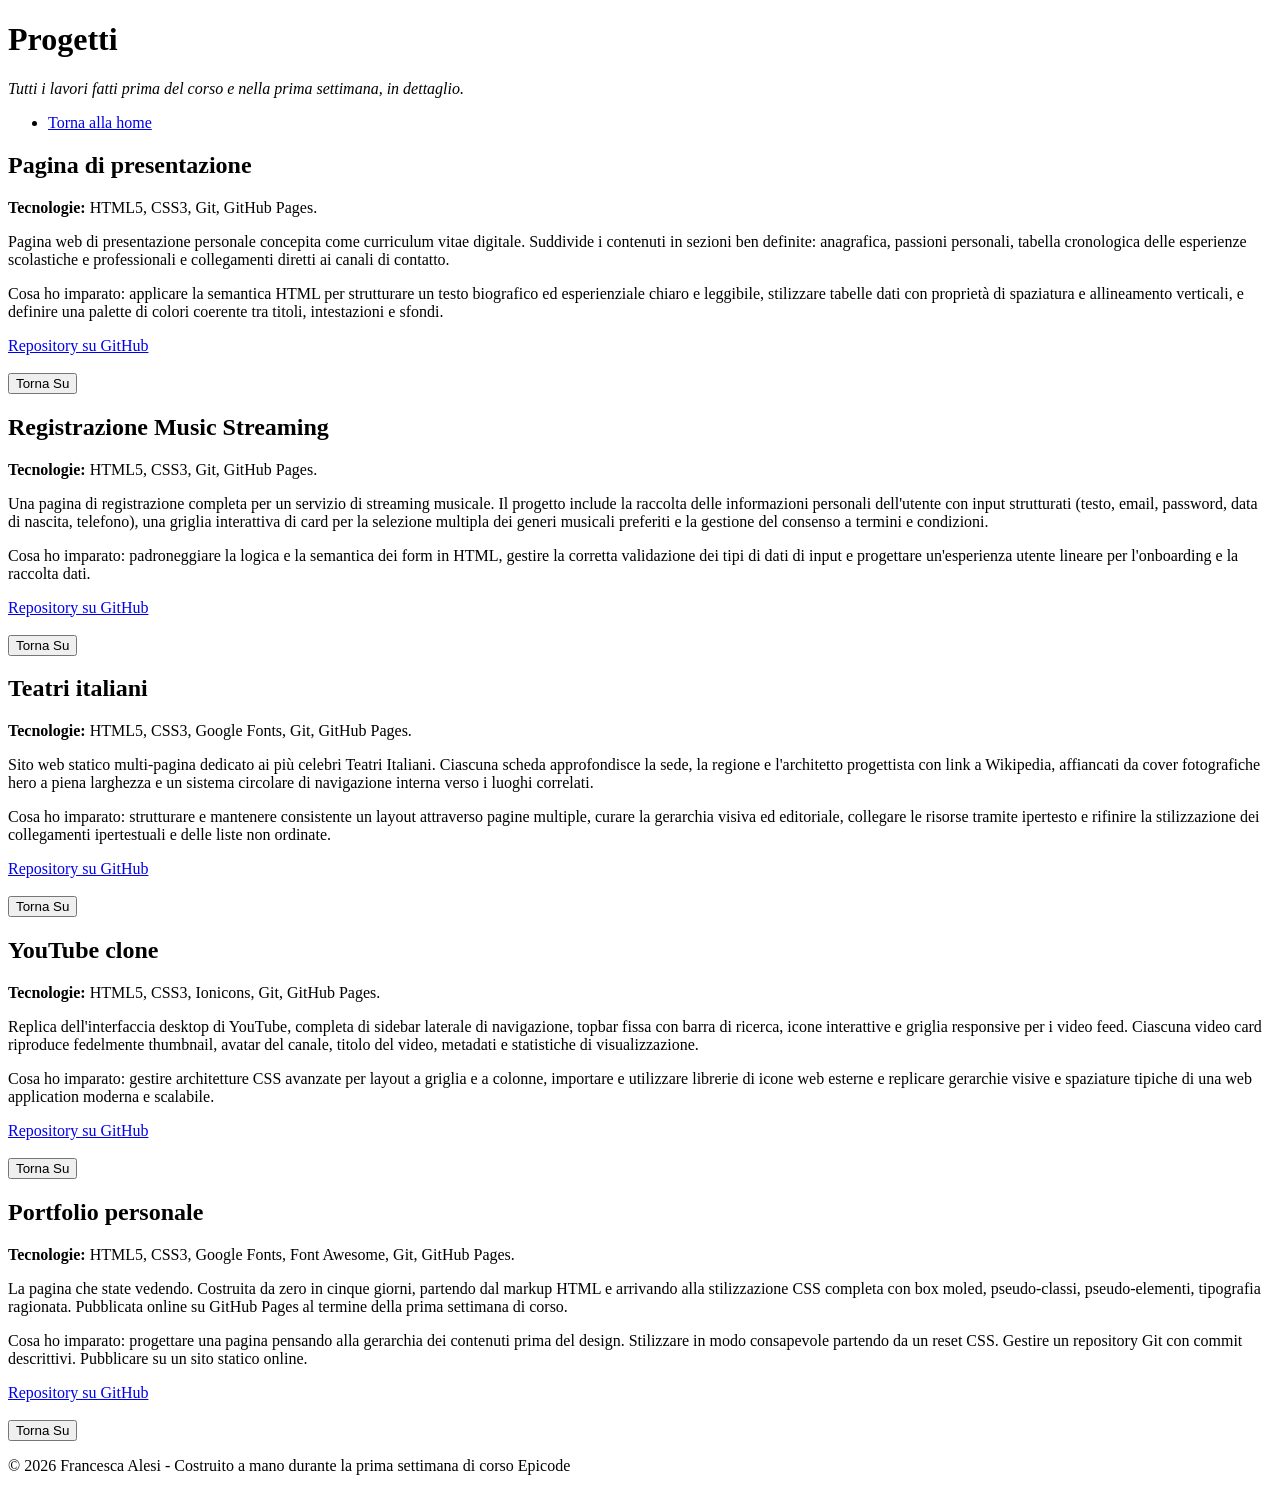
==== Progetti.html @ 738a1c4e "index e progetti" ====
<!DOCTYPE html>
<html lang="it">
    <head>
        <meta charset="UTF-8">
        <meta name="viewport" content="width=device-width, initial-scale=1.0">
        <title>Progetti</title>
        <link rel="stylesheet" type="text/css" href="assets/CSS/style.css"/>
    </head>
    <body>
        <!--Testa della pagina-->
        <header>
            <h1 id="inizio">Progetti</h1>
            <p><em>Tutti i lavori fatti prima del corso e nella prima settimana, in dettaglio.</em></p>
            <nav>
                <ul>
                    <li><a href="#torna alla home">Torna alla home</a></li>
                </ul>
            </nav>
        </header>
        <main>
            <!--Presentazione-->
            <section>
                <h2>Pagina di presentazione</h2>
                <p><strong>Tecnologie:</strong> HTML5, CSS3, Git, GitHub Pages.</p>
                <p>Pagina web di presentazione personale concepita come curriculum vitae digitale. Suddivide i contenuti in sezioni ben definite: anagrafica, passioni personali, tabella cronologica delle esperienze scolastiche e professionali e collegamenti diretti ai canali di contatto.</p>
                <p>Cosa ho imparato: applicare la semantica HTML per strutturare un testo biografico ed esperienziale chiaro e leggibile, stilizzare tabelle dati con proprietà di spaziatura e allineamento verticali, e definire una palette di colori coerente tra titoli, intestazioni e sfondi.</p>
                <a href="https://github.com/FrancescaAlesi/Challenge-HTML" target="_blank">Repository su GitHub</a>
                <br/><br/>
                 <a href="#">
                    <button type="submit">Torna Su</button>
                </a>
            </section>

            <!--Music Streaming-->
            <section>
                <h2>Registrazione Music Streaming</h2>
                <p><strong>Tecnologie:</strong> HTML5, CSS3, Git, GitHub Pages.</p>
                <p>Una pagina di registrazione completa per un servizio di streaming musicale. Il progetto include la raccolta delle informazioni personali dell'utente con input strutturati (testo, email, password, data di nascita, telefono), una griglia interattiva di card per la selezione multipla dei generi musicali preferiti e la gestione del consenso a termini e condizioni.</p>
                <p>Cosa ho imparato: padroneggiare la logica e la semantica dei form in HTML, gestire la corretta validazione dei tipi di dati di input e progettare un'esperienza utente lineare per l'onboarding e la raccolta dati.</p>
                <a href="https://github.com/FrancescaAlesi/Challenge-CSS" target="_blank">Repository su GitHub</a>
                <br/><br/>
                <a href="#">
                    <button type="submit">Torna Su</button>
                </a>
            </section>

            <!--Teatri italiani-->
            <section>
                <h2>Teatri italiani</h2>
                <p><strong>Tecnologie:</strong> HTML5, CSS3, Google Fonts, Git, GitHub Pages.</p>
                <p>Sito web statico multi-pagina dedicato ai più celebri Teatri Italiani. Ciascuna scheda approfondisce la sede, la regione e l'architetto progettista con link a Wikipedia, affiancati da cover fotografiche hero a piena larghezza e un sistema circolare di navigazione interna verso i luoghi correlati.</p>
                <p>Cosa ho imparato: strutturare e mantenere consistente un layout attraverso pagine multiple, curare la gerarchia visiva ed editoriale, collegare le risorse tramite ipertesto e rifinire la stilizzazione dei collegamenti ipertestuali e delle liste non ordinate.</p>
                <a href="https://github.com/FrancescaAlesi/Challenge-Frontend" target="_blank">Repository su GitHub</a>
                <br/><br/>
                <a href="#">
                    <button type="submit">Torna Su</button>
                </a>
            </section>

            <!--Youtune Clone-->
            <section>
                <h2>YouTube clone</h2>
                <p><strong>Tecnologie:</strong> HTML5, CSS3, Ionicons, Git, GitHub Pages.</p>
                <p>Replica dell'interfaccia desktop di YouTube, completa di sidebar laterale di navigazione, topbar fissa con barra di ricerca, icone interattive e griglia responsive per i video feed. Ciascuna video card riproduce fedelmente thumbnail, avatar del canale, titolo del video, metadati e statistiche di visualizzazione.</p>
                <p>Cosa ho imparato: gestire architetture CSS avanzate per layout a griglia e a colonne, importare e utilizzare librerie di icone web esterne e replicare gerarchie visive e spaziature tipiche di una web application moderna e scalabile.</p>
                <a href="https://github.com/FrancescaAlesi/Challenge-YouTube" target="_blank">Repository su GitHub</a>
                <br/><br/>
                <a href="#">
                    <button type="submit">Torna Su</button>
                </a>
            </section>

            <!--Portfolio personale-->
            <section>
                <h2>Portfolio personale</h2>
                <p><strong>Tecnologie:</strong> HTML5, CSS3, Google Fonts, Font Awesome, Git, GitHub Pages.</p>
                <p>La pagina che state vedendo. Costruita da zero in cinque giorni, partendo dal markup HTML e arrivando alla stilizzazione CSS completa con box moled, pseudo-classi, pseudo-elementi, tipografia ragionata. Pubblicata online su GitHub Pages al termine della prima settimana di corso.</p>
                <p>Cosa ho imparato: progettare una pagina pensando alla gerarchia dei contenuti prima del design. Stilizzare in modo consapevole partendo da un reset CSS. Gestire un repository Git con commit descrittivi. Pubblicare su un sito statico online.</p>
                <a href="https://github.com/FrancescaAlesi/Week-1" target="_blank">Repository su GitHub</a>
                <br/><br/>
                <a href="#">
                    <button type="submit">Torna Su</button>
                </a>
            </section>
        </main>

        <!--Fine-->
        <footer id="site-footer">
            <p>&copy; 2026 Francesca Alesi - Costruito a mano durante la prima settimana di corso Epicode</p>
        </footer>
    </body>
</html>
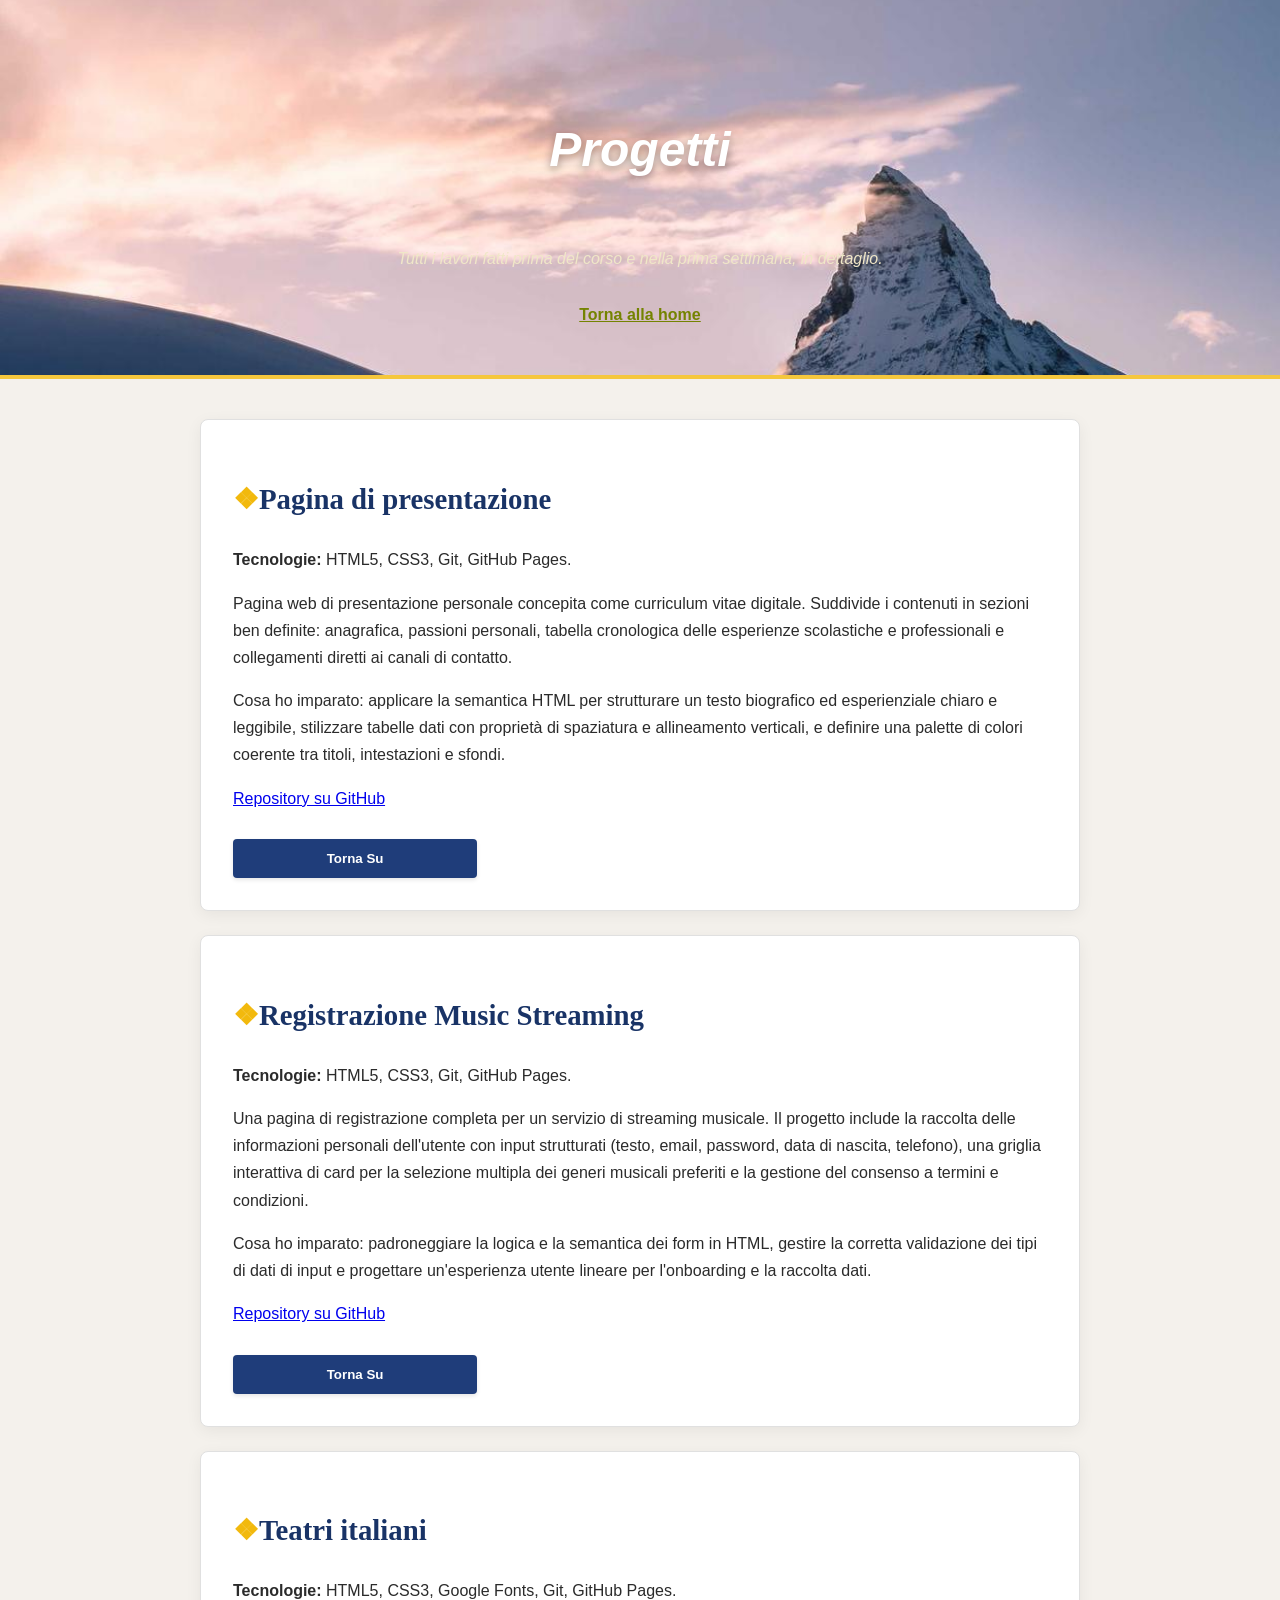
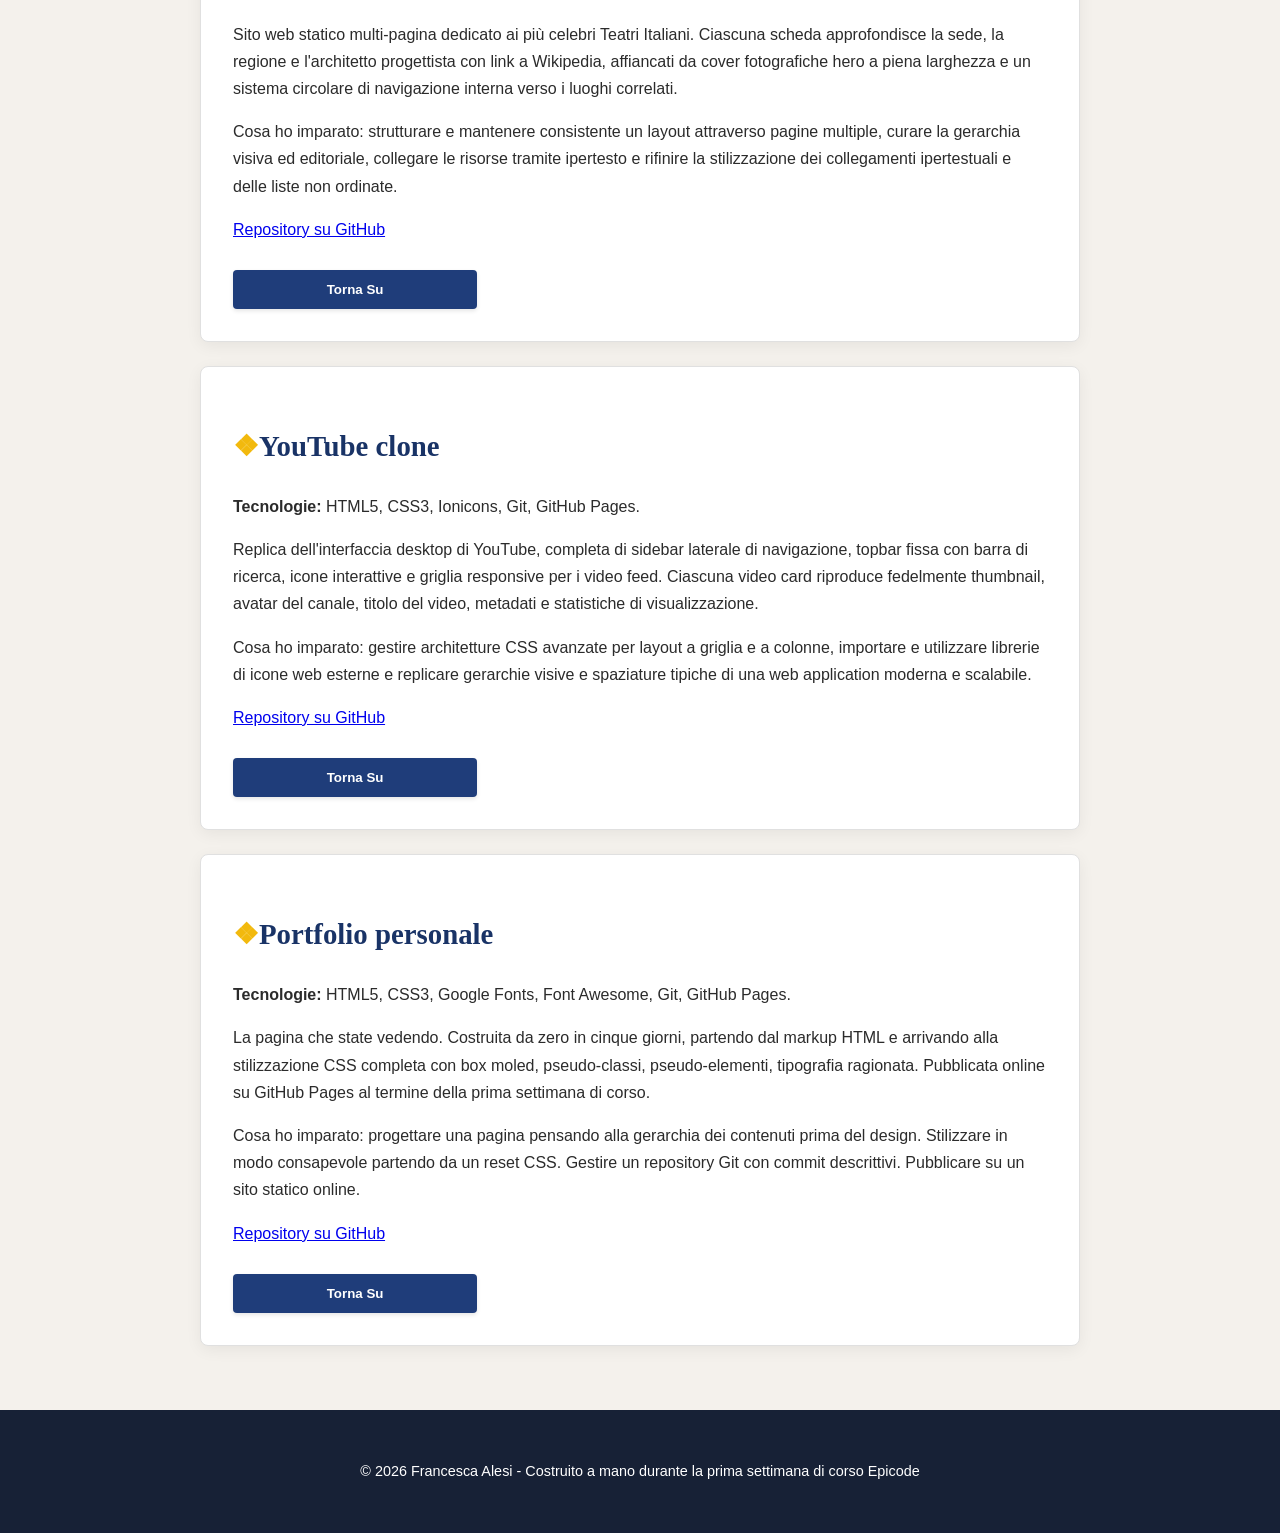
==== commit 5d44a02f: "css con qualche modifica all'index" ====
--- a/Progetti.html
+++ b/Progetti.html
@@ -5,10 +5,11 @@
         <meta name="viewport" content="width=device-width, initial-scale=1.0">
         <title>Progetti</title>
         <link rel="stylesheet" type="text/css" href="assets/CSS/style.css"/>
+        <link rel="stylesheet" href="https://cdnjs.cloudflare.com/ajax/libs/font-awesome/6.5.1/css/all.min.css">
     </head>
     <body>
         <!--Testa della pagina-->
-        <header>
+        <header id="site-header">
             <h1 id="inizio">Progetti</h1>
             <p><em>Tutti i lavori fatti prima del corso e nella prima settimana, in dettaglio.</em></p>
             <nav>
--- a/assets/CSS/style.css
+++ b/assets/CSS/style.css
@@ -0,0 +1,290 @@
+*,
+*::before,
+*::after {
+	box-sizing: border-box;
+}
+
+body {
+	margin: 0;
+}
+
+/* tipografia di base */
+body {
+	font-family: 'Inter', Arial, sans-serif;
+	font-size: 16px;
+	line-height: 1.7;
+	color: #2b2b2b;
+	background-color: #f4f1ec;
+}
+
+/* Header */
+#site-header {
+	background-color: hsl(45, 90%, 60%);
+	background-image: url('../IMG/header-bg.jpg');
+	background-size: cover;
+	background-position: center;
+	color: #f0e7c8;
+	text-align: center;
+	line-height: 2.4;
+	padding: 60px 20px 40px;
+	border-bottom: 4px solid hsl(45, 90%, 60%);
+}
+
+#inizio{
+    color:#ffffff;
+}
+
+#site-header h1 {
+	font-size: 3rem;
+	font-weight: bold;
+	font-style: italic;
+	text-shadow:  0 3px 10px rgba(0, 0, 0, 0.4);
+}
+
+.tagline {
+	color: rgb(244, 74, 74);
+	font-style: italic;
+}
+
+/* Nav */
+#site-header nav ul {
+	padding: 0;
+	margin: 0;
+}
+
+#site-header nav li {
+	display: inline-block;
+}
+
+#site-header nav a {
+	color: hsl(67, 98%, 26%);
+	font-weight: bold;
+	display: inline-block;
+	padding: 8px 16px;
+	margin: 0 4px;
+	border-radius: 4px;
+	line-height: 1.6;
+}
+
+#site-header nav a:hover {
+	color: #ffffff;
+	background-color: hsl(45, 90%, 60%);
+}
+
+/* Main centrato */
+main {
+	max-width: 920px;
+	margin: 0 auto;
+	padding: 40px 20px;
+}
+
+/* Sezioni */
+main section {
+	background-color: #ffffff;
+	padding: 32px;
+	margin-bottom: 24px;
+	border: 1px solid #e0e0e0;
+	border-radius: 8px;
+	box-shadow: 0 4px 16px rgba(0, 0, 0, 0.06);
+}
+
+/* Titoli del main con marker */
+h2 {
+	font-size: 1.8rem;
+	color: hsl(220, 60%, 25%);
+	text-align: left;
+	line-height: 1.6;
+    font-family: 'Playfair Display', Georgia, serif;
+}
+
+main section h2::before {
+	content: '\2756';
+	color: hsl(45, 90%, 50%);
+}
+
+h3 {
+	font-size: 1.2rem;
+	color: hsl(220, 30%, 25%);
+	text-align: left;
+	line-height: 2.2;
+    font-family: 'Playfair Display', Georgia, serif;
+}
+
+/* Sezione "Chi sono" */
+.avatar {
+	width: 110px;
+	height: 110px;
+	border: 5px solid hsl(45, 90%, 60%);
+	border-radius: 50%;
+	float: left;
+	margin: 0 24px 12px 0;
+}
+
+#chi-sono {
+	text-align: justify;
+}
+
+#chi-sono p:first-of-type {
+	font-size: 1.15rem;
+	font-style: italic;
+	color: hsl(220, 60%, 30%);
+}
+
+#chi-sono p:first-of-type::first-letter {
+	font-size: 3rem;
+	font-weight: bold;
+	float: left;
+	margin-right: 6px;
+	color: hsl(220, 60%, 30%);
+}
+
+/* Sezione successiva */
+#competenze {
+	clear: both;
+}
+
+/* Lista competenze a righe alternate */
+.skill-list {
+	line-height: 4;
+}
+
+.skill-list li:nth-child(odd) {
+	background-color: #f5f7fb;
+}
+
+.skill-list li:nth-child(even) {
+	background-color: #ffffff;
+}
+
+.skill-list li:first-child {
+	font-weight: bold;
+}
+
+/*tabella competenze*/
+table {
+  width: 100%;
+  border-collapse: collapse;
+}
+
+thead th {
+  background-color: #ece6d8;
+  color:  hsl(220, 60%, 25%);           
+  text-align: left;
+  padding: 12px 16px;
+  font-weight: 600;
+}
+
+tbody td {
+  padding: 16px;
+  border-bottom: 1px solid #ece6d8; 
+  vertical-align: middle;
+}
+
+tbody td p {
+  margin: 4px 0 0 0;
+  color: hsl(220, 30%, 40%);
+  font-size: 0.9em;
+}
+
+#paragrafo{
+    color:hsl(220, 30%, 40%); 
+}
+
+/* barre di livello */
+.barra {
+  width: 399px;
+  height: 10px;
+  background-color: #ede8dc;
+  border-radius: 999px;
+  overflow: hidden;
+}
+
+.barra-fill {
+  height: 100%;
+  background-color: #f1ad02;
+  border-radius: 999px;
+}
+
+/* Progetti alternati*/
+.project:nth-of-type(odd) {
+	background-color: hsl(45, 60%, 96%);
+}
+
+.project:nth-of-type(even) {
+	background-color: #ffffff;
+}
+
+.project:first-of-type h3::after {
+	content: 'NEW';
+	display: inline-block;
+	padding: 2px 8px;
+	margin-left: 12px;
+	background-color: hsl(0, 70%, 50%);
+	color: #ffffff;
+	border-radius: 3px;
+	font-size: 0.75rem;
+}
+
+/* Form contatti */
+label {
+	font-weight: bold;
+	color: 1px solid #d6cfbf;
+}
+
+input,
+textarea {
+	font-family: 'Helvetica Neue', Arial, sans-serif;
+	font-size: 1rem;
+	width: 60%;
+	background-color: #fbf8f1
+;
+}
+
+input:focus,
+textarea:focus {
+	background-color: #ffffff;
+	color: hsl(220, 30%, 25%);
+}
+
+#consenso {
+	width: auto;
+}
+
+input::placeholder,
+textarea::placeholder {
+	color: #a39b87;
+	font-style: italic;
+}
+
+#competenze h2 span {
+	color: white;
+	font-size: 40px;
+	background-color: red;
+}
+
+button {
+	color: #ffffff;
+	background-color: hsl(220, 60%, 30%);
+	font-weight: bold;
+	width: 30%;
+	padding: 12px 24px;
+	border: none;
+	border-radius: 4px;
+	box-shadow: 0 2px 4px rgba(0, 0, 0, 0.1);
+}
+
+button:hover {
+	color: hsl(0, 0%, 100%);
+	background-color: hsl(220, 60%, 45%);
+	box-shadow: 0 2px 4px rgba(0, 0, 0, 0.1);
+}
+
+/* Footer */
+#site-footer {
+	background-color: hsl(220, 40%, 15%);
+	color: #ffffff;
+	text-align: center;
+	font-size: 0.9rem;
+	line-height: 2.4;
+	padding: 30px 20px;
+}
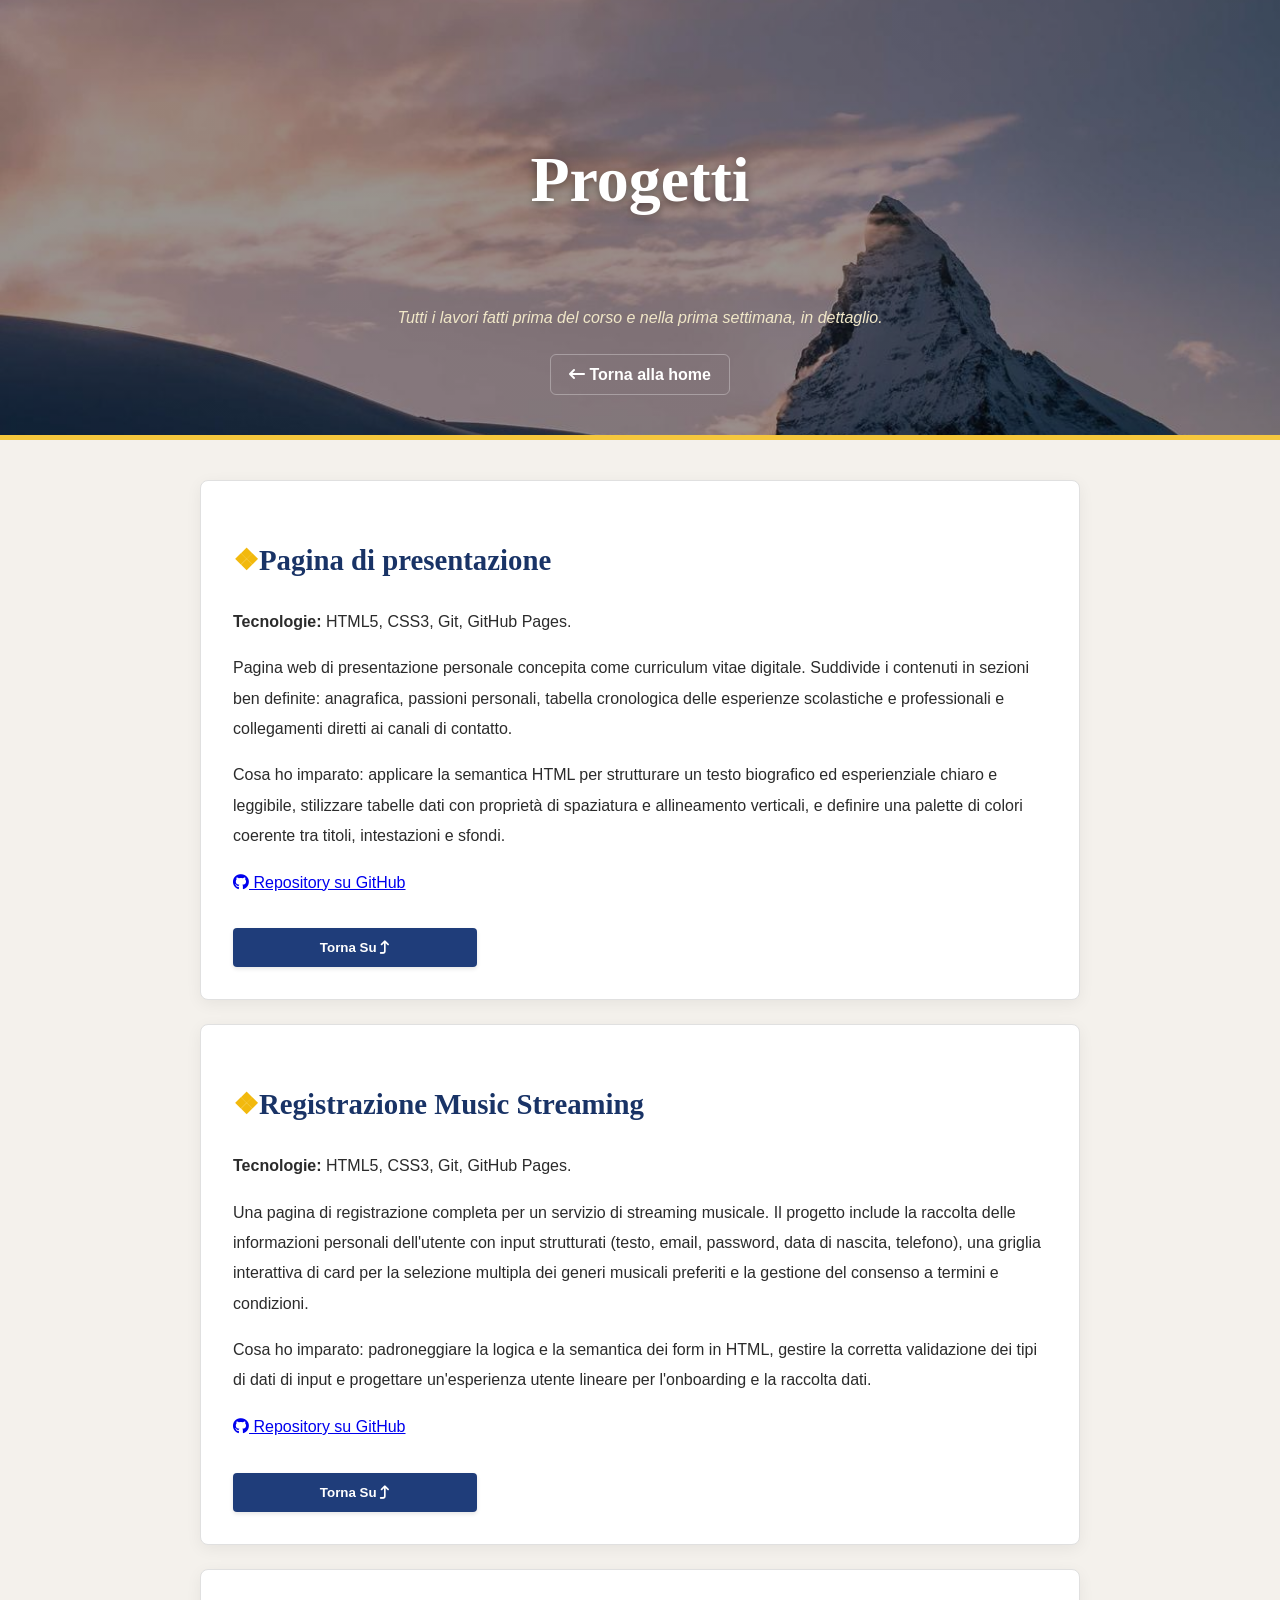
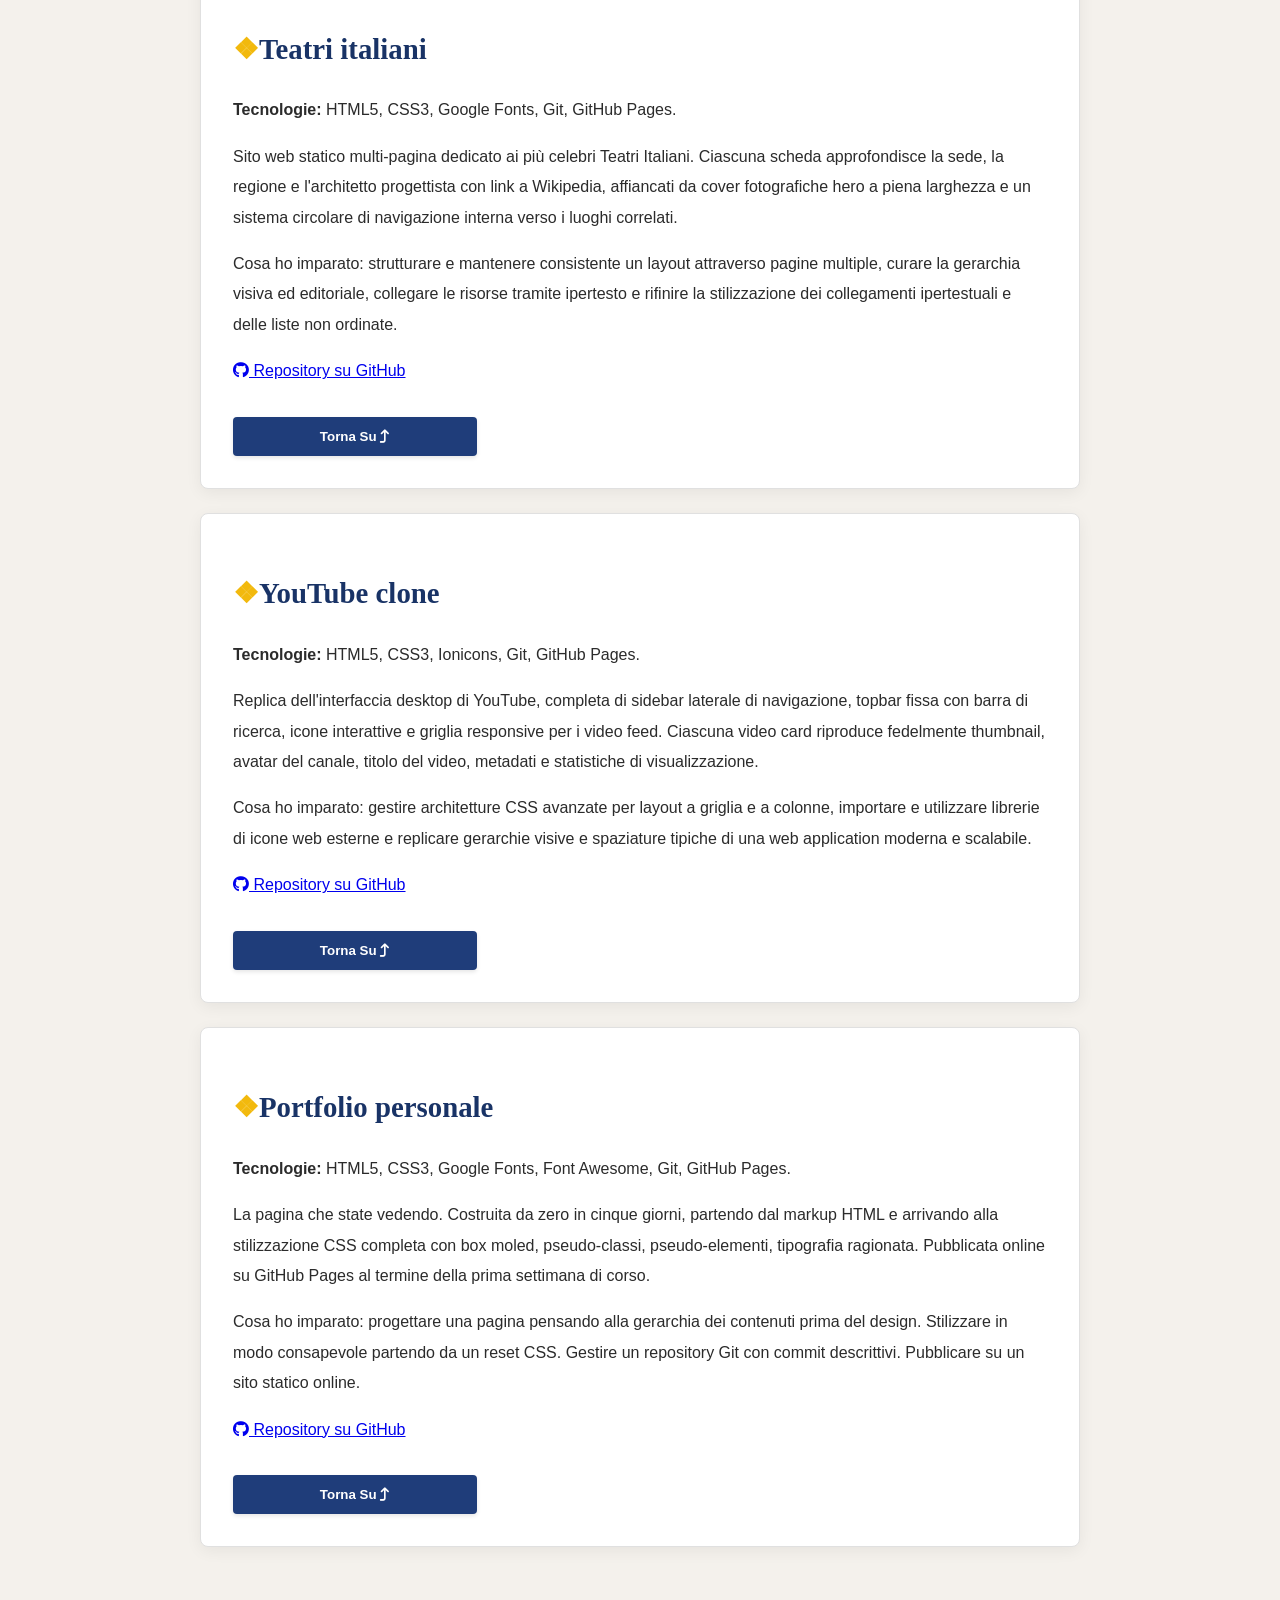
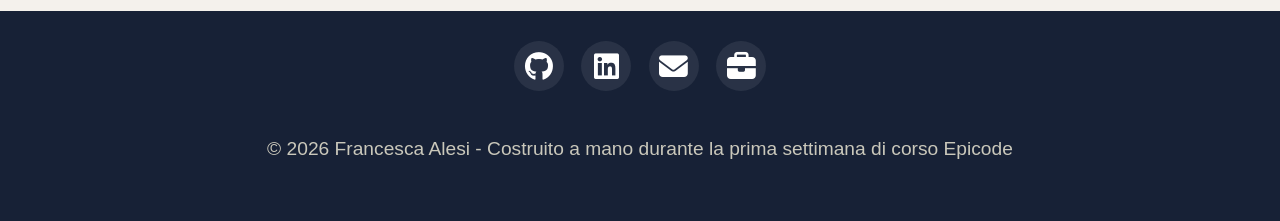
==== commit 80f183ba: "sistemazioni" ====
--- a/Progetti.html
+++ b/Progetti.html
@@ -14,7 +14,14 @@
             <p><em>Tutti i lavori fatti prima del corso e nella prima settimana, in dettaglio.</em></p>
             <nav>
                 <ul>
-                    <li><a href="#torna alla home">Torna alla home</a></li>
+                    <li>
+                        <a href="index.html">
+                            <div class="tech-title">
+                                <i class="fa-solid fa-arrow-left-long"></i>
+                                Torna alla home
+                            </div>
+                        </a>
+                    </li>
                 </ul>
             </nav>
         </header>
@@ -25,10 +32,20 @@
                 <p><strong>Tecnologie:</strong> HTML5, CSS3, Git, GitHub Pages.</p>
                 <p>Pagina web di presentazione personale concepita come curriculum vitae digitale. Suddivide i contenuti in sezioni ben definite: anagrafica, passioni personali, tabella cronologica delle esperienze scolastiche e professionali e collegamenti diretti ai canali di contatto.</p>
                 <p>Cosa ho imparato: applicare la semantica HTML per strutturare un testo biografico ed esperienziale chiaro e leggibile, stilizzare tabelle dati con proprietà di spaziatura e allineamento verticali, e definire una palette di colori coerente tra titoli, intestazioni e sfondi.</p>
-                <a href="https://github.com/FrancescaAlesi/Challenge-HTML" target="_blank">Repository su GitHub</a>
-                <br/><br/>
-                 <a href="#">
-                    <button type="submit">Torna Su</button>
+                <a href="https://github.com/FrancescaAlesi/Challenge-HTML" target="_blank">
+                    <div class="tech-title">
+                        <i class="fa-brands fa-github"></i>
+                        Repository su GitHub
+                    </div>
+                </a>
+                <br/>
+                <a href="#">
+                    <button type="submit">
+                        <div class="tech-title">
+                            Torna Su
+                            <i class="fa-solid fa-arrow-turn-up"></i>
+                        </div>
+                    </button>
                 </a>
             </section>
 
@@ -38,10 +55,20 @@
                 <p><strong>Tecnologie:</strong> HTML5, CSS3, Git, GitHub Pages.</p>
                 <p>Una pagina di registrazione completa per un servizio di streaming musicale. Il progetto include la raccolta delle informazioni personali dell'utente con input strutturati (testo, email, password, data di nascita, telefono), una griglia interattiva di card per la selezione multipla dei generi musicali preferiti e la gestione del consenso a termini e condizioni.</p>
                 <p>Cosa ho imparato: padroneggiare la logica e la semantica dei form in HTML, gestire la corretta validazione dei tipi di dati di input e progettare un'esperienza utente lineare per l'onboarding e la raccolta dati.</p>
-                <a href="https://github.com/FrancescaAlesi/Challenge-CSS" target="_blank">Repository su GitHub</a>
-                <br/><br/>
+                <a href="https://github.com/FrancescaAlesi/Challenge-CSS" target="_blank">
+                    <div class="tech-title">
+                        <i class="fa-brands fa-github"></i>
+                        Repository su GitHub
+                    </div>
+                </a>
+                <br/>
                 <a href="#">
-                    <button type="submit">Torna Su</button>
+                    <button type="submit">
+                        <div class="tech-title">
+                            Torna Su
+                            <i class="fa-solid fa-arrow-turn-up"></i>
+                        </div>
+                    </button>
                 </a>
             </section>
 
@@ -51,10 +78,20 @@
                 <p><strong>Tecnologie:</strong> HTML5, CSS3, Google Fonts, Git, GitHub Pages.</p>
                 <p>Sito web statico multi-pagina dedicato ai più celebri Teatri Italiani. Ciascuna scheda approfondisce la sede, la regione e l'architetto progettista con link a Wikipedia, affiancati da cover fotografiche hero a piena larghezza e un sistema circolare di navigazione interna verso i luoghi correlati.</p>
                 <p>Cosa ho imparato: strutturare e mantenere consistente un layout attraverso pagine multiple, curare la gerarchia visiva ed editoriale, collegare le risorse tramite ipertesto e rifinire la stilizzazione dei collegamenti ipertestuali e delle liste non ordinate.</p>
-                <a href="https://github.com/FrancescaAlesi/Challenge-Frontend" target="_blank">Repository su GitHub</a>
-                <br/><br/>
+                <a href="https://github.com/FrancescaAlesi/Challenge-Frontend" target="_blank">
+                    <div class="tech-title">
+                        <i class="fa-brands fa-github"></i>
+                        Repository su GitHub
+                    </div>
+                </a>
+                <br/>
                 <a href="#">
-                    <button type="submit">Torna Su</button>
+                    <button type="submit">
+                        <div class="tech-title">
+                            Torna Su
+                            <i class="fa-solid fa-arrow-turn-up"></i>
+                        </div>
+                    </button>
                 </a>
             </section>
 
@@ -64,10 +101,20 @@
                 <p><strong>Tecnologie:</strong> HTML5, CSS3, Ionicons, Git, GitHub Pages.</p>
                 <p>Replica dell'interfaccia desktop di YouTube, completa di sidebar laterale di navigazione, topbar fissa con barra di ricerca, icone interattive e griglia responsive per i video feed. Ciascuna video card riproduce fedelmente thumbnail, avatar del canale, titolo del video, metadati e statistiche di visualizzazione.</p>
                 <p>Cosa ho imparato: gestire architetture CSS avanzate per layout a griglia e a colonne, importare e utilizzare librerie di icone web esterne e replicare gerarchie visive e spaziature tipiche di una web application moderna e scalabile.</p>
-                <a href="https://github.com/FrancescaAlesi/Challenge-YouTube" target="_blank">Repository su GitHub</a>
-                <br/><br/>
+                <a href="https://github.com/FrancescaAlesi/Challenge-YouTube" target="_blank">
+                    <div class="tech-title">
+                        <i class="fa-brands fa-github"></i>
+                        Repository su GitHub
+                    </div>
+                </a>
+                <br/>
                 <a href="#">
-                    <button type="submit">Torna Su</button>
+                    <button type="submit">
+                        <div class="tech-title">
+                            Torna Su
+                            <i class="fa-solid fa-arrow-turn-up"></i>
+                        </div>
+                    </button>
                 </a>
             </section>
 
@@ -77,16 +124,32 @@
                 <p><strong>Tecnologie:</strong> HTML5, CSS3, Google Fonts, Font Awesome, Git, GitHub Pages.</p>
                 <p>La pagina che state vedendo. Costruita da zero in cinque giorni, partendo dal markup HTML e arrivando alla stilizzazione CSS completa con box moled, pseudo-classi, pseudo-elementi, tipografia ragionata. Pubblicata online su GitHub Pages al termine della prima settimana di corso.</p>
                 <p>Cosa ho imparato: progettare una pagina pensando alla gerarchia dei contenuti prima del design. Stilizzare in modo consapevole partendo da un reset CSS. Gestire un repository Git con commit descrittivi. Pubblicare su un sito statico online.</p>
-                <a href="https://github.com/FrancescaAlesi/Week-1" target="_blank">Repository su GitHub</a>
-                <br/><br/>
+                <a href="https://github.com/FrancescaAlesi/Week-1" target="_blank">
+                    <div class="tech-title">
+                        <i class="fa-brands fa-github"></i>
+                        Repository su GitHub
+                    </div>
+                </a>
+                <br/>
                 <a href="#">
-                    <button type="submit">Torna Su</button>
+                    <button type="submit">
+                        <div class="tech-title">
+                            Torna Su
+                            <i class="fa-solid fa-arrow-turn-up"></i>
+                        </div>
+                    </button>
                 </a>
             </section>
         </main>
 
         <!--Fine-->
         <footer id="site-footer">
+            <div class="title">
+                <i class="fa-brands fa-github"></i>
+                <i class="fa-brands fa-linkedin"></i>
+                <i class="fa-solid fa-envelope"></i>
+                <i class="fa-solid fa-briefcase"></i>
+            </div>
             <p>&copy; 2026 Francesca Alesi - Costruito a mano durante la prima settimana di corso Epicode</p>
         </footer>
     </body>
--- a/assets/CSS/style.css
+++ b/assets/CSS/style.css
@@ -4,30 +4,26 @@
 	box-sizing: border-box;
 }
 
-body {
-	margin: 0;
-}
-
 /* tipografia di base */
 body {
+    margin: 0;
 	font-family: 'Inter', Arial, sans-serif;
 	font-size: 16px;
-	line-height: 1.7;
+	line-height: 1.9;
 	color: #2b2b2b;
 	background-color: #f4f1ec;
 }
 
 /* Header */
 #site-header {
-	background-color: hsl(45, 90%, 60%);
-	background-image: url('../IMG/header-bg.jpg');
+	background-image: linear-gradient(rgba(0, 0, 0, 0.4), rgba(0, 0, 0, 0.4)), url('../IMG/header-bg.jpg');
 	background-size: cover;
 	background-position: center;
 	color: #f0e7c8;
 	text-align: center;
 	line-height: 2.4;
 	padding: 60px 20px 40px;
-	border-bottom: 4px solid hsl(45, 90%, 60%);
+	border-bottom: 5px solid hsl(45, 90%, 60%);
 }
 
 #inizio{
@@ -35,21 +31,17 @@
 }
 
 #site-header h1 {
-	font-size: 3rem;
-	font-weight: bold;
-	font-style: italic;
+    font-family: 'Playfair Display', Georgia, serif;
+	font-size: 4rem;
+	font-weight: bold;
 	text-shadow:  0 3px 10px rgba(0, 0, 0, 0.4);
-}
-
-.tagline {
-	color: rgb(244, 74, 74);
-	font-style: italic;
 }
 
 /* Nav */
 #site-header nav ul {
 	padding: 0;
 	margin: 0;
+    list-style: none;
 }
 
 #site-header nav li {
@@ -57,18 +49,23 @@
 }
 
 #site-header nav a {
-	color: hsl(67, 98%, 26%);
-	font-weight: bold;
+    color: #ffffff;
+    text-decoration: none;
+	font-weight: 600;
 	display: inline-block;
-	padding: 8px 16px;
+    align-items: center;
+    gap: 8px;
+	padding: 10px 18px;
 	margin: 0 4px;
-	border-radius: 4px;
-	line-height: 1.6;
+	border-radius: 6px;
+	line-height: 1.2;
+    border: 1px solid rgba(255, 255, 255, 0.3);
 }
 
 #site-header nav a:hover {
 	color: #ffffff;
 	background-color: hsl(45, 90%, 60%);
+    border: 1px solid hsl(45, 90%, 60%);
 }
 
 /* Main centrato */
@@ -125,12 +122,13 @@
 }
 
 #chi-sono p:first-of-type {
-	font-size: 1.15rem;
+    font-family: 'Inter', Arial, sans-serif;
 	font-style: italic;
 	color: hsl(220, 60%, 30%);
 }
 
 #chi-sono p:first-of-type::first-letter {
+    font-family:'Playfair Display', Georgia, serif;
 	font-size: 3rem;
 	font-weight: bold;
 	float: left;
@@ -194,9 +192,9 @@
 .barra {
   width: 399px;
   height: 10px;
-  background-color: #ede8dc;
+  background-color: #eddcdc;
+  margin-top: 10px;
   border-radius: 999px;
-  overflow: hidden;
 }
 
 .barra-fill {
@@ -205,24 +203,87 @@
   border-radius: 999px;
 }
 
-/* Progetti alternati*/
+/*Progetti*/
+#progetti h2::before {
+    content: '\2756'; 
+    color: hsl(45, 90%, 50%);
+    font-size: 0.9em;
+    margin-right: 6px;
+}
+
+.project {
+    padding: 24px;
+    border-radius: 6px;
+    margin-bottom: 20px;
+    box-sizing: border-box;
+}
+
+.project h3 {
+    margin-top: 0;
+    margin-bottom: 8px;
+    font-family: serif; 
+    font-size: 1.25rem;
+}
+
+.project p {
+    margin-top: 0;
+    margin-bottom: 16px;
+    color: #444444;
+    line-height: 1.5;
+}
+
 .project:nth-of-type(odd) {
-	background-color: hsl(45, 60%, 96%);
+    background-color: hsl(45, 60%, 96%);
+    border-left: 4px solid hsl(220, 60%, 30%);
 }
 
 .project:nth-of-type(even) {
-	background-color: #ffffff;
+    background-color: #ffffff;
+    border: 1px solid hsl(45, 90%, 50%);
+    border-left: 4px solid hsl(45, 90%, 50%);
 }
 
 .project:first-of-type h3::after {
-	content: 'NEW';
-	display: inline-block;
-	padding: 2px 8px;
-	margin-left: 12px;
-	background-color: hsl(0, 70%, 50%);
-	color: #ffffff;
-	border-radius: 3px;
-	font-size: 0.75rem;
+    content: 'NEW';
+    display: inline-block;
+    padding: 2px 7px;
+    margin-left: 10px;
+    background-color: hsl(0, 70%, 50%);
+    color: #ffffff;
+    border-radius: 4px;
+    font-size: 0.72rem;
+    font-weight: 700;
+    vertical-align: middle;
+}
+
+.project a {
+    display: inline-block;
+    color: hsl(220, 60%, 30%);
+    text-decoration: none;
+    font-weight: 700;
+    padding-bottom: 2px;
+    border-bottom: 2px solid transparent;
+    transition: color 0.2s ease, border-color 0.2s ease;
+}
+
+.project a:hover {
+    color: hsl(220, 60%, 45%);
+    border-bottom: 4px solid hsl(45, 90%, 50%);
+}
+
+#progetti a[href="Progetti.html"] {
+    display: table; 
+    margin-left: auto; 
+    color: hsl(220, 60%, 30%);
+    text-decoration: none;
+    font-weight: 700;
+    border-bottom: 2px solid hsl(45, 90%, 50%);
+    padding-bottom: 2px;
+    transition: color 0.2s ease;
+}
+
+#progetti a[href="Progetti.html"]:hover {
+    color: hsl(220, 60%, 45%);
 }
 
 /* Form contatti */
@@ -232,18 +293,24 @@
 }
 
 input,
+select,
 textarea {
 	font-family: 'Helvetica Neue', Arial, sans-serif;
 	font-size: 1rem;
-	width: 60%;
-	background-color: #fbf8f1
-;
+	width: 100%;
+    box-sizing: border-box;
+	background-color: #fbf8f1;
+    border: 1px solid #d6cfbf;
+    border-radius: 4px;
+    padding: 8px 10px;
+    outline: none;
 }
 
 input:focus,
+section:focus,
 textarea:focus {
 	background-color: #ffffff;
-	color: hsl(220, 30%, 25%);
+	color: hsl(220, 60%, 30%);
 }
 
 #consenso {
@@ -281,10 +348,21 @@
 
 /* Footer */
 #site-footer {
-	background-color: hsl(220, 40%, 15%);
-	color: #ffffff;
-	text-align: center;
-	font-size: 0.9rem;
-	line-height: 2.4;
-	padding: 30px 20px;
-}
+    background-color: hsl(220, 40%, 15%);
+    color: #cac8bb;
+    text-align: center;
+    font-size: 1.2rem;
+    line-height: 2.4;
+    padding: 30px 30px;
+}
+
+.title i {
+    background-color: rgba(255, 255, 255, 0.08); 
+    color: #ffffff;
+    width: 50px;
+    height: 50px;
+    line-height: 50px;
+    border-radius: 50%;
+    margin: 0 6px 15px;
+    font-size: 1.8rem;
+}
